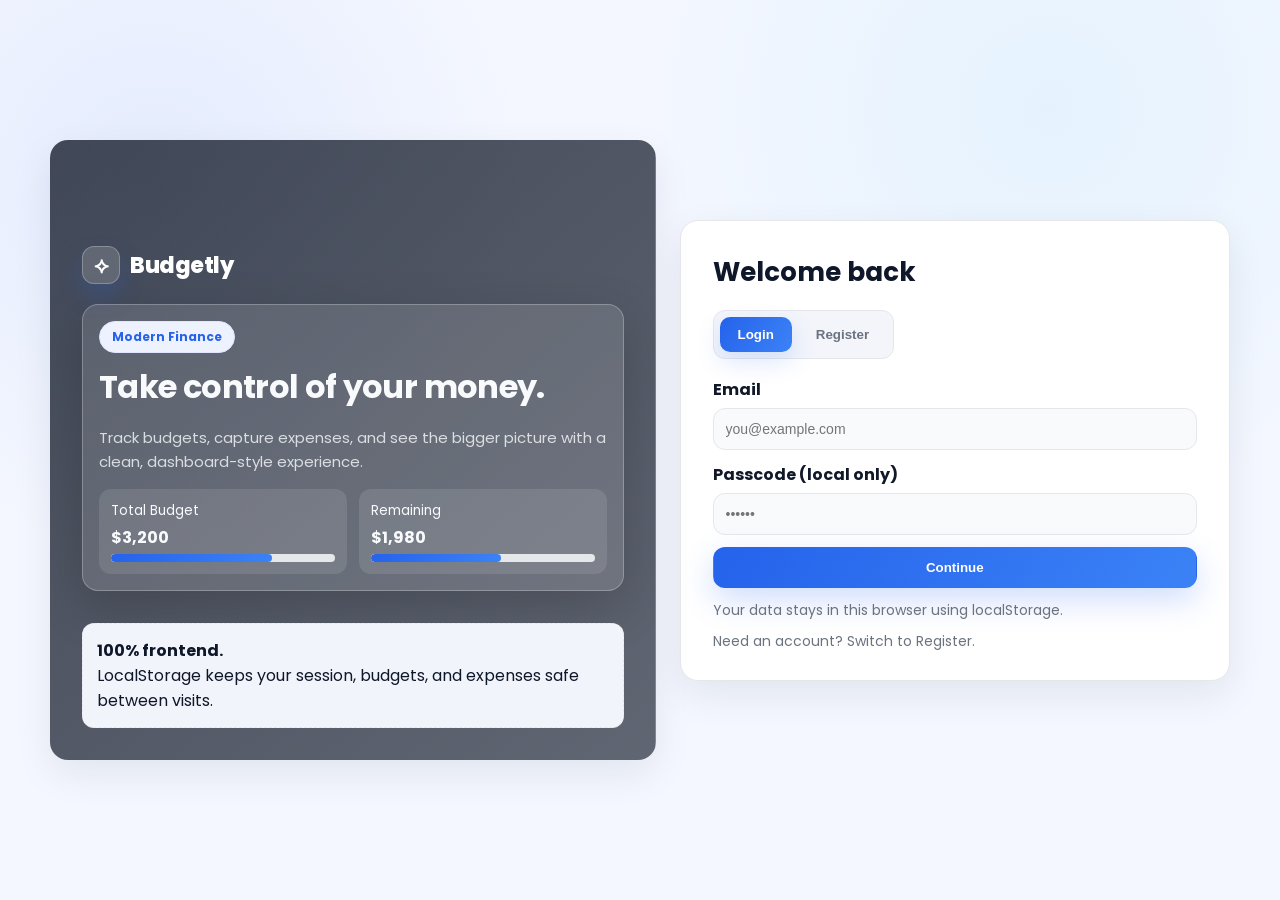
==== budgets.html @ a574d170 "logic changes" ====
<!DOCTYPE html>
<html lang="en">
<head>
  <meta charset="UTF-8">
  <meta name="viewport" content="width=device-width, initial-scale=1.0">
  <title>Budgetly | Budgets</title>
  <link rel="preconnect" href="https://fonts.googleapis.com">
  <link rel="preconnect" href="https://fonts.gstatic.com" crossorigin>
  <link href="https://fonts.googleapis.com/css2?family=Inter:wght@400;600;700;800&family=Manrope:wght@500;700&family=Poppins:wght@500;600;700;800&display=swap" rel="stylesheet">
  <link rel="stylesheet" href="css/main.css">
  <link rel="stylesheet" href="css/budgets.css">
</head>
<body>
  <div class="app-shell">
    <aside class="sidebar"></aside>

    <main class="main-area">
      <div class="top-bar">
        <div style="display:flex; align-items:center; gap:10px;">
          <button class="menu-toggle">☰</button>
          <div>
            <h1 class="page-title">Budgets</h1>
          </div>
        </div>
      </div>

      <button class="button ghost icon-only hidden" id="backToBudgets" aria-label="Back" style="margin-bottom:10px;">←</button>

      <div class="grid budget-grid" id="budgetList"></div>

      <div id="budgetDetailShell" class="budget-detail-shell hidden">
        <div class="card budget-detail" id="budgetDetailCard">
          <div class="budget-detail-head">
            <div class="budget-detail-title">
              <div class="icon-circle primary" id="detailIcon">💳</div>
              <div>
                <h3 id="detailTitle" style="margin:0;">Selected Budget</h3>
                <p class="muted" id="detailMeta"></p>
              </div>
            </div>
            <div class="budget-detail-actions">
              <button class="button secondary" id="editBudgetBtn">Edit</button>
              <button class="button danger" id="deleteBudgetBtn">Delete</button>
            </div>
          </div>

          <div class="detail-stats">
            <div>
              <span class="muted small">Limit</span>
              <div class="stat-value" id="detailLimit">$0</div>
            </div>
            <div>
              <span class="muted small">Spent</span>
              <div class="stat-value" id="detailSpent">$0</div>
            </div>
            <div>
              <span class="muted small">Remaining</span>
              <div class="stat-value" id="detailRemaining">$0</div>
            </div>
          </div>

          <div class="progress" id="detailProgress"><span></span></div>

          <div class="detail-expenses">
            <div class="detail-expenses-head">
              <h4 style="margin:0;">Expenses</h4>
              <span class="muted" id="detailExpensesCount">0 items</span>
            </div>
            <div class="table-shell">
              <table class="table">
                <thead>
                  <tr>
                    <th>Name</th>
                    <th>Amount</th>
                    <th>Date</th>
                    <th></th>
                  </tr>
                </thead>
                <tbody id="detailExpenseRows"></tbody>
              </table>
              <div class="empty-state hidden" id="detailEmptyState">No expenses yet. Add one on the right.</div>
            </div>
          </div>
        </div>

        <div class="card budget-form-card">
          <h3 style="margin-top:0;">Add Expense</h3>
          <form id="inlineExpenseForm">
            <div class="input-group">
              <label for="inlineExpenseName">Expense name</label>
              <input type="text" id="inlineExpenseName" required placeholder="e.g. Bedroom Decor">
            </div>
            <div class="input-group">
              <label for="inlineExpenseAmount">Amount</label>
              <input type="number" id="inlineExpenseAmount" min="0" step="1" required placeholder="e.g. 120">
            </div>
            <div class="input-group">
              <label for="inlineExpenseDate">Date</label>
              <input type="date" id="inlineExpenseDate" required>
            </div>
            <button type="submit" class="button">Add New Expense</button>
          </form>
        </div>
      </div>

      <div id="emptyBudgetsState" class="empty-state hidden">Create your first budget to get started.</div>

      <div class="modal" id="budgetModal">
        <div class="modal-card">
          <div class="modal-header">
            <h3>New Budget</h3>
            <button class="close-modal" data-close="#budgetModal">✕</button>
          </div>
          <form id="budgetForm">
            <div class="input-group">
              <label for="budgetTitle">Budget name</label>
              <input type="text" id="budgetTitle" required placeholder="Housing, Groceries, etc.">
            </div>
            <div class="input-group">
              <label for="budgetLimit">Monthly limit</label>
              <input type="number" id="budgetLimit" min="0" step="10" required placeholder="500">
            </div>
            <div class="input-group">
              <label for="budgetIcon">Icon</label>
              <div class="emoji-select">
                <button type="button" class="emoji-trigger" id="emojiTrigger" aria-expanded="false" aria-controls="emojiPicker">💳</button>
                <span class="emoji-hint muted">Choose an icon</span>
                <input type="hidden" id="budgetIcon" value="💳">
              </div>
              <div class="emoji-picker hidden" id="emojiPicker" role="listbox"></div>
            </div>
            <button type="submit" class="button" id="budgetSubmitBtn">Create Budget</button>
          </form>
        </div>
      </div>

      <div class="modal" id="expenseModal">
        <div class="modal-card">
          <div class="modal-header">
            <h3>Add Expense</h3>
            <button class="close-modal" data-close="#expenseModal">✕</button>
          </div>
          <form id="expenseForm">
            <div class="input-group">
              <label for="expenseBudget">Budget</label>
              <select id="expenseBudget" required></select>
            </div>
            <div class="input-group">
              <label for="expenseName">Expense name</label>
              <input type="text" id="expenseName" required placeholder="Groceries, Fuel...">
            </div>
            <div class="input-group">
              <label for="expenseAmount">Amount</label>
              <input type="number" id="expenseAmount" min="0" step="1" required>
            </div>
            <div class="input-group">
              <label for="expenseDate">Date</label>
              <input type="date" id="expenseDate" required>
            </div>
            <button type="submit" class="button">Add Expense</button>
          </form>
        </div>
      </div>

      <div class="modal" id="confirmModal">
        <div class="modal-card">
          <div class="modal-header">
            <h3 id="confirmTitle">Are you sure?</h3>
            <button class="close-modal" data-close="#confirmModal">✕</button>
          </div>
          <p id="confirmMessage" class="muted" style="margin: 0 0 12px;">This action cannot be undone.</p>
          <div class="modal-actions">
            <button class="button ghost" type="button" id="confirmCancel">Cancel</button>
            <button class="button danger" type="button" id="confirmProceed">Delete</button>
          </div>
        </div>
      </div>
    </main>
  </div>

  <script src="https://code.jquery.com/jquery-3.7.1.min.js"></script>
  <script src="js/storage.js"></script>
  <script src="js/utils.js"></script>
  <script src="js/budgets.js"></script>
</body>
</html>
---- css/main.css ----
:root {
  --bg-gradient: radial-gradient(circle at 12% 20%, rgba(37, 99, 235, 0.08), transparent 28%),
    radial-gradient(circle at 82% 12%, rgba(56, 189, 248, 0.08), transparent 32%),
    #f4f7ff;
  --surface: #ffffff;
  --muted-surface: #f2f4fb;
  --text: #0f172a;
  --muted: #6b7280;
  --border: #e5e7eb;
  --primary: #2563eb;
  --primary-strong: #1d4ed8;
  --success: #22c55e;
  --warning: #f59e0b;
  --danger: #ef4444;
  --radius: 14px;
  --shadow: 0 14px 38px rgba(15, 23, 42, 0.08);
  --shadow-soft: 0 10px 26px rgba(15, 23, 42, 0.06);
}

* {
  box-sizing: border-box;
}

.hidden {
  display: none !important;
}

body {
  margin: 0;
  font-family: 'Poppins', 'Inter', 'Manrope', 'Segoe UI', sans-serif;
  background: var(--bg-gradient);
  color: var(--text);
  min-height: 100vh;
}

a {
  color: inherit;
  text-decoration: none;
}

.app-shell {
  display: flex;
  min-height: 100vh;
  position: relative;
}

.sidebar {
  width: 250px;
  background: #fbfbfd;
  color: var(--text);
  display: flex;
  flex-direction: column;
  position: fixed;
  top: 0;
  left: 0;
  bottom: 0;
  padding: 28px 22px 22px;
  border-right: 1px solid #eceff3;
  box-shadow: 10px 0 32px rgba(15, 23, 42, 0.05);
  z-index: 20;
}

.logo,
.logo-stack {
  display: flex;
  align-items: center;
  gap: 10px;
}

.logo-stack {
  margin-bottom: 32px;
}

.logo {
  font-weight: 800;
  letter-spacing: -0.02em;
  font-size: 22px;
}

.logo-mark {
  display: inline-flex;
  width: 46px;
  height: 46px;
  align-items: center;
  justify-content: center;
  border-radius: 14px;
  background: linear-gradient(135deg, var(--primary), #3b82f6);
  color: #fff;
  box-shadow: 0 14px 28px rgba(37, 99, 235, 0.25);
  flex-shrink: 0;
}

.logo-word {
  display: flex;
  flex-direction: column;
}

.logo-name {
  font-weight: 800;
  font-size: 18px;
}

.logo-sub {
  color: #8b90a3;
  font-size: 12px;
}

.logo > span {
  display: inline-flex;
  width: 38px;
  height: 38px;
  align-items: center;
  justify-content: center;
  border-radius: 12px;
  background: linear-gradient(135deg, var(--primary), #3b82f6);
  color: #fff;
  box-shadow: 0 12px 24px rgba(37, 99, 235, 0.22);
}

.nav {
  margin-top: 14px;
  display: flex;
  flex-direction: column;
  gap: 10px;
}

.nav-label {
  display: none;
}

.nav-link {
  display: flex;
  align-items: center;
  gap: 12px;
  padding: 10px 12px;
  border-radius: 14px;
  color: #4b5563;
  font-weight: 600;
  transition: background 0.2s ease, transform 0.18s ease, color 0.18s ease, box-shadow 0.2s ease, border 0.2s ease;
  border: 1px solid transparent;
}

.nav-link:hover {
  background: #f4f6fb;
  transform: translateX(3px);
}

.nav-link.active {
  background: #eef2ff;
  color: var(--primary);
  border-color: #dfe4ff;
  box-shadow: 0 10px 24px rgba(37, 99, 235, 0.18);
  transform: translateX(3px);
}

.nav-icon {
  width: 40px;
  height: 40px;
  border-radius: 12px;
  border: 1px solid #e5e7eb;
  background: #f7f8fb;
  color: #6b7280;
  display: inline-flex;
  align-items: center;
  justify-content: center;
  flex-shrink: 0;
  transition: border 0.2s ease, color 0.2s ease, background 0.2s ease, box-shadow 0.2s ease;
}

.nav-link.active .nav-icon {
  border-color: #c7d7ff;
  background: #e4edff;
  color: var(--primary);
  box-shadow: 0 10px 20px rgba(37, 99, 235, 0.15);
}

.nav-text {
  display: block;
}

.nav-upgrade {
  margin-top: 4px;
  border: 1px dashed #dfe4ff;
  color: var(--primary);
  background: #f6f7ff;
}

.sidebar-footer {
  margin-top: auto;
  padding: 16px 4px 0;
  border-top: 1px solid #eceff3;
  border-radius: 0;
  background: transparent;
  display: flex;
  align-items: center;
  gap: 12px;
}

.user-avatar {
  width: 48px;
  height: 48px;
  border-radius: 14px;
  background: linear-gradient(150deg, var(--primary), #3b82f6);
  color: #fff;
  display: inline-flex;
  align-items: center;
  justify-content: center;
  font-weight: 700;
}

.user-meta {
  display: flex;
  flex-direction: column;
}

.user-name {
  font-weight: 700;
}

.user-email {
  color: #9ca3af;
  font-size: 12px;
  line-height: 1.2;
}

.profile-label {
  font-weight: 700;
  color: #111827;
}

.logout-btn {
  margin-left: auto;
  border: 1px solid var(--border);
  background: #fff;
  color: #4b5563;
  padding: 8px 10px;
  border-radius: 12px;
  cursor: pointer;
  transition: background 0.18s ease, transform 0.18s ease, color 0.18s ease;
}

.logout-btn:hover {
  background: #eef2ff;
  color: var(--primary);
  transform: translateY(-1px);
}

.main-area {
  flex: 1;
  margin-left: 250px;
  padding: 32px;
  min-height: 100vh;
  background: transparent;
}

.top-bar {
  display: flex;
  align-items: center;
  justify-content: space-between;
  margin-bottom: 22px;
}

.page-title {
  margin: 0;
  color: var(--text);
  font-size: 28px;
  letter-spacing: -0.02em;
}

.muted {
  color: var(--muted);
  font-size: 14px;
}

.card {
  background: var(--surface);
  border-radius: var(--radius);
  padding: 20px;
  box-shadow: var(--shadow);
  border: 1px solid var(--border);
  position: relative;
  overflow: hidden;
}

.card h3 {
  margin: 0 0 6px;
}

.card.small {
  padding: 16px;
}

.stat-value {
  font-size: 26px;
  font-weight: 800;
  letter-spacing: -0.02em;
}

.chip {
  display: inline-flex;
  align-items: center;
  gap: 8px;
  background: #eef2ff;
  color: var(--primary);
  padding: 6px 12px;
  border-radius: 999px;
  font-weight: 700;
  font-size: 12px;
  border: 1px solid #dfe4ff;
}

.grid {
  display: grid;
  gap: 16px;
}

.grid.two {
  grid-template-columns: repeat(auto-fit, minmax(260px, 1fr));
}

.grid.three {
  grid-template-columns: repeat(auto-fit, minmax(220px, 1fr));
}

.grid.budget-grid {
  grid-template-columns: repeat(auto-fit, minmax(280px, 1fr));
}

.button {
  border: 1px solid transparent;
  background: linear-gradient(120deg, #2563eb, #3b82f6);
  color: #fff;
  padding: 12px 16px;
  border-radius: 12px;
  font-weight: 700;
  cursor: pointer;
  transition: transform 0.18s ease, box-shadow 0.18s ease, filter 0.18s ease;
  box-shadow: 0 12px 32px rgba(37, 99, 235, 0.22);
}

.button.secondary {
  background: #ffffff;
  color: #374151;
  border: 1px solid var(--border);
  box-shadow: none;
}

.button.ghost {
  background: transparent;
  color: var(--muted);
  border: 1px dashed var(--border);
  box-shadow: none;
}

.button.danger {
  background: #f04438;
  border-color: #f04438;
  box-shadow: 0 12px 32px rgba(240, 68, 56, 0.2);
}

.button.icon-only {
  width: 42px;
  justify-content: center;
  padding: 10px 10px;
}

.button:hover {
  transform: translateY(-2px);
  filter: brightness(1.02);
}

.button:active {
  transform: translateY(0);
}

form {
  display: flex;
  flex-direction: column;
  gap: 12px;
}

label {
  font-weight: 700;
  color: #111827;
}

input,
select {
  padding: 12px 12px;
  border-radius: 12px;
  border: 1px solid var(--border);
  font-size: 14px;
  background: #f8fafc;
  transition: border 0.2s, box-shadow 0.2s, background 0.2s;
}

input:focus,
select:focus {
  outline: none;
  border-color: var(--primary);
  box-shadow: 0 0 0 3px rgba(37, 99, 235, 0.22);
  background: #fff;
}

.progress {
  width: 100%;
  height: 8px;
  border-radius: 999px;
  background: #e5e7eb;
  overflow: hidden;
  position: relative;
}

.progress span {
  display: block;
  height: 100%;
  width: 0;
  background: linear-gradient(120deg, #2563eb, #3b82f6);
  border-radius: 999px;
  transition: width 0.5s ease;
}

.progress.warning span {
  background: linear-gradient(120deg, #f59e0b, #f97316);
}

.progress.danger span {
  background: linear-gradient(120deg, #f43f5e, #ef4444);
}

.table {
  width: 100%;
  border-collapse: collapse;
}

.table thead {
  background: #f3f4f6;
}

.table th,
.table td {
  padding: 14px 10px;
  text-align: left;
  border-bottom: 1px solid var(--border);
  font-size: 14px;
}

.table th {
  color: #4b5563;
  text-transform: none;
  letter-spacing: 0;
  font-weight: 700;
}

.table tbody tr:hover {
  background: #f8faff;
}

.badge {
  display: inline-flex;
  padding: 6px 10px;
  border-radius: 10px;
  background: rgba(37, 99, 235, 0.12);
  color: var(--primary);
  font-weight: 700;
  font-size: 12px;
}

.empty-state {
  border: 1px dashed var(--border);
  padding: 16px;
  border-radius: 14px;
  text-align: center;
  color: var(--muted);
  background: var(--muted-surface);
}

.modal {
  position: fixed;
  inset: 0;
  background: rgba(6, 12, 24, 0.45);
  display: flex;
  align-items: center;
  justify-content: center;
  opacity: 0;
  pointer-events: none;
  transition: opacity 0.25s ease;
  z-index: 40;
}

.modal.active {
  opacity: 1;
  pointer-events: all;
}

.modal-card {
  width: min(520px, 90vw);
  background: #fff;
  border-radius: 16px;
  padding: 22px;
  transform: translateY(10px);
  transition: transform 0.25s ease;
  box-shadow: var(--shadow);
  border: 1px solid var(--border);
}

.modal.active .modal-card {
  transform: translateY(0);
}

.modal-header {
  display: flex;
  justify-content: space-between;
  align-items: center;
  margin-bottom: 10px;
}

.modal-actions {
  display: flex;
  justify-content: flex-end;
  gap: 10px;
  margin-top: 12px;
}

.close-modal {
  border: 1px solid var(--border);
  background: #f9fafb;
  border-radius: 50%;
  width: 32px;
  height: 32px;
  cursor: pointer;
}

.pill {
  display: inline-flex;
  padding: 8px 12px;
  border-radius: 999px;
  background: #eef2ff;
  color: var(--primary);
  font-weight: 700;
  font-size: 12px;
  border: 1px solid #dfe4ff;
}

.menu-toggle {
  display: none;
  align-items: center;
  gap: 8px;
  border: 1px solid var(--border);
  background: var(--surface);
  color: #111827;
  padding: 8px 12px;
  border-radius: 12px;
  cursor: pointer;
}

.surface {
  border: 1px dashed var(--border);
  padding: 14px;
  border-radius: 12px;
  color: var(--text);
  background: var(--muted-surface);
}

@media (max-width: 1024px) {
  .sidebar {
    transform: translateX(-100%);
    transition: transform 0.3s ease;
  }

  body.sidebar-open .sidebar {
    transform: translateX(0);
  }

  .main-area {
    margin-left: 0;
    padding: 24px;
  }

  .menu-toggle {
    display: inline-flex;
  }
}

@media (max-width: 640px) {
  .grid.two,
  .grid.three,
  .grid.budget-grid {
    grid-template-columns: 1fr;
  }

  .card {
    padding: 16px;
  }

  .page-title {
    font-size: 24px;
  }
}
---- css/budgets.css ----
.budget-actions {
  display: flex;
  align-items: center;
  gap: 10px;
  flex-wrap: wrap;
  margin-bottom: 16px;
}

.button.ghost {
  background: transparent;
}

.hidden {
  display: none !important;
}

.small {
  font-size: 12px;
}

.budget-grid {
  grid-template-columns: repeat(auto-fill, minmax(220px, 250px));
  justify-content: flex-start;
}

.budget-card {
  display: flex;
  flex-direction: column;
  gap: 14px;
  transition: box-shadow 0.2s ease, border-color 0.2s ease, transform 0.2s ease;
  cursor: pointer;
  border: 1px solid #e6e9f2;
  box-shadow: none;
  background: #fff;
}

.budget-card:hover {
  box-shadow: 0 12px 28px rgba(15, 23, 42, 0.08);
  border-color: #dfe4ff;
  transform: translateY(-2px);
}

.budget-card.selected {
  border: 1px solid #dfe4ff;
  box-shadow: 0 12px 32px rgba(37, 99, 235, 0.16);
}

.budget-card-head {
  display: flex;
  justify-content: space-between;
  align-items: center;
  gap: 8px;
}

.budget-meta {
  display: flex;
  align-items: center;
  justify-content: space-between;
  font-weight: 600;
  color: #111827;
}

.budget-limit {
  font-weight: 800;
  color: var(--primary);
}

.budget-head {
  display: flex;
  align-items: center;
  gap: 10px;
  justify-content: space-between;
}

.budget-title {
  display: flex;
  align-items: center;
  gap: 10px;
}

.budget-card .icon-circle {
  width: 52px;
  height: 52px;
  border-radius: 14px;
  font-size: 24px;
  display: inline-flex;
  align-items: center;
  justify-content: center;
  border: 1px solid #dfe4ff;
}

.budget-card .icon-circle {
  background: #f3f5fb;
  color: #111827;
}

.budget-stats {
  display: grid;
  grid-template-columns: repeat(3, 1fr);
  gap: 10px;
}

.stat {
  background: var(--muted-surface);
  padding: 12px;
  border-radius: 12px;
  display: flex;
  flex-direction: column;
  gap: 6px;
  border: 1px solid var(--border);
}

.stat small {
  color: var(--muted);
  letter-spacing: 0.04em;
  font-weight: 700;
  font-size: 11px;
}

.card-actions {
  display: flex;
  gap: 10px;
  margin-top: 8px;
  flex-wrap: wrap;
}

.icon-circle.primary {
  background: #eef2ff;
  color: var(--primary);
}

.card.expanded {
  border: 1px solid #dfe4ff;
}

.empty-list {
  padding: 12px 14px;
  background: var(--muted-surface);
  border-radius: 12px;
  color: var(--muted);
  border: 1px dashed var(--border);
}

.budget-detail-shell {
  display: grid;
  grid-template-columns: minmax(360px, 1.2fr) minmax(260px, 0.8fr);
  gap: 16px;
  margin-top: 18px;
  scroll-margin-top: 20px;
}

.budget-detail-head {
  display: flex;
  justify-content: space-between;
  align-items: center;
  gap: 12px;
  flex-wrap: wrap;
}

.budget-detail-title {
  display: flex;
  align-items: center;
  gap: 12px;
}

.budget-detail-actions {
  display: flex;
  gap: 10px;
  flex-wrap: wrap;
}

.detail-stats {
  display: grid;
  grid-template-columns: repeat(auto-fit, minmax(140px, 1fr));
  gap: 12px;
  margin: 12px 0 8px;
}

.detail-expenses {
  margin-top: 12px;
}

.detail-expenses-head {
  display: flex;
  justify-content: space-between;
  align-items: center;
  margin-bottom: 8px;
}

.table-shell {
  border: 1px solid var(--border);
  border-radius: 12px;
  overflow: hidden;
}

.budget-form-card form {
  margin-top: 10px;
  display: grid;
  grid-template-columns: repeat(auto-fit, minmax(180px, 1fr));
  gap: 12px;
  align-items: end;
}

.budget-form-card form .button {
  grid-column: 1 / -1;
}

.budget-meta span {
  font-size: 14px;
}

.budget-card .progress {
  height: 8px;
  background: #e5e7eb;
}

.budget-card .progress span {
  background: linear-gradient(120deg, #2563eb, #3b82f6);
}

.create-budget-card {
  border: 1.5px dashed #cbd5e1;
  background: #f8fafc;
  box-shadow: none;
  min-height: 148px;
  display: flex;
  align-items: center;
  justify-content: center;
}

.create-budget-card:hover {
  border-color: #a5b4fc;
  box-shadow: 0 12px 28px rgba(37, 99, 235, 0.12);
  transform: translateY(-1px);
}

.create-inner {
  display: flex;
  flex-direction: column;
  align-items: center;
  gap: 10px;
  color: #0f172a;
}

.create-icon {
  width: 36px;
  height: 36px;
  border-radius: 12px;
  border: 1px dashed #94a3b8;
  display: inline-flex;
  align-items: center;
  justify-content: center;
  font-weight: 800;
  font-size: 18px;
  background: #fff;
}

.create-text {
  display: flex;
  flex-direction: column;
  gap: 4px;
  align-items: center;
}

.create-line {
  font-weight: 800;
  text-align: center;
}

.emoji-select {
  display: flex;
  align-items: center;
  gap: 10px;
  flex-wrap: wrap;
}

.emoji-trigger {
  width: 42px;
  height: 42px;
  border-radius: 12px;
  border: 1px solid var(--border);
  background: #fff;
  cursor: pointer;
  box-shadow: var(--shadow-soft);
  display: inline-flex;
  align-items: center;
  justify-content: center;
  font-size: 18px;
}

.emoji-hint {
  font-size: 14px;
}

.emoji-picker {
  display: grid;
  grid-template-columns: repeat(auto-fit, minmax(42px, 1fr));
  gap: 6px;
  padding: 10px;
  margin-top: 8px;
  border: 1px solid var(--border);
  border-radius: 12px;
  background: #fff;
  box-shadow: var(--shadow);
  max-height: 220px;
  overflow: auto;
}

.emoji-option {
  border: 1px solid #e5e7eb;
  background: #f8fafc;
  border-radius: 10px;
  width: 100%;
  height: 42px;
  cursor: pointer;
  font-size: 18px;
}

.table .delete-expense {
  border: 1px solid #fcdada;
  background: #fff5f5;
  color: #c81e1e;
  padding: 8px 12px;
  border-radius: 10px;
  cursor: pointer;
  transition: background 0.18s ease, transform 0.18s ease;
}

.table .delete-expense:hover {
  background: #ffe3e3;
  transform: translateY(-1px);
}

#budgetForm,
#expenseForm {
  display: grid;
  grid-template-columns: repeat(auto-fit, minmax(200px, 1fr));
  gap: 12px;
}

#budgetForm .input-group,
#expenseForm .input-group {
  margin: 0;
}

#budgetForm .button,
#expenseForm .button {
  grid-column: 1 / -1;
}

@media (max-width: 900px) {
  .budget-detail-shell {
    grid-template-columns: 1fr;
  }
}
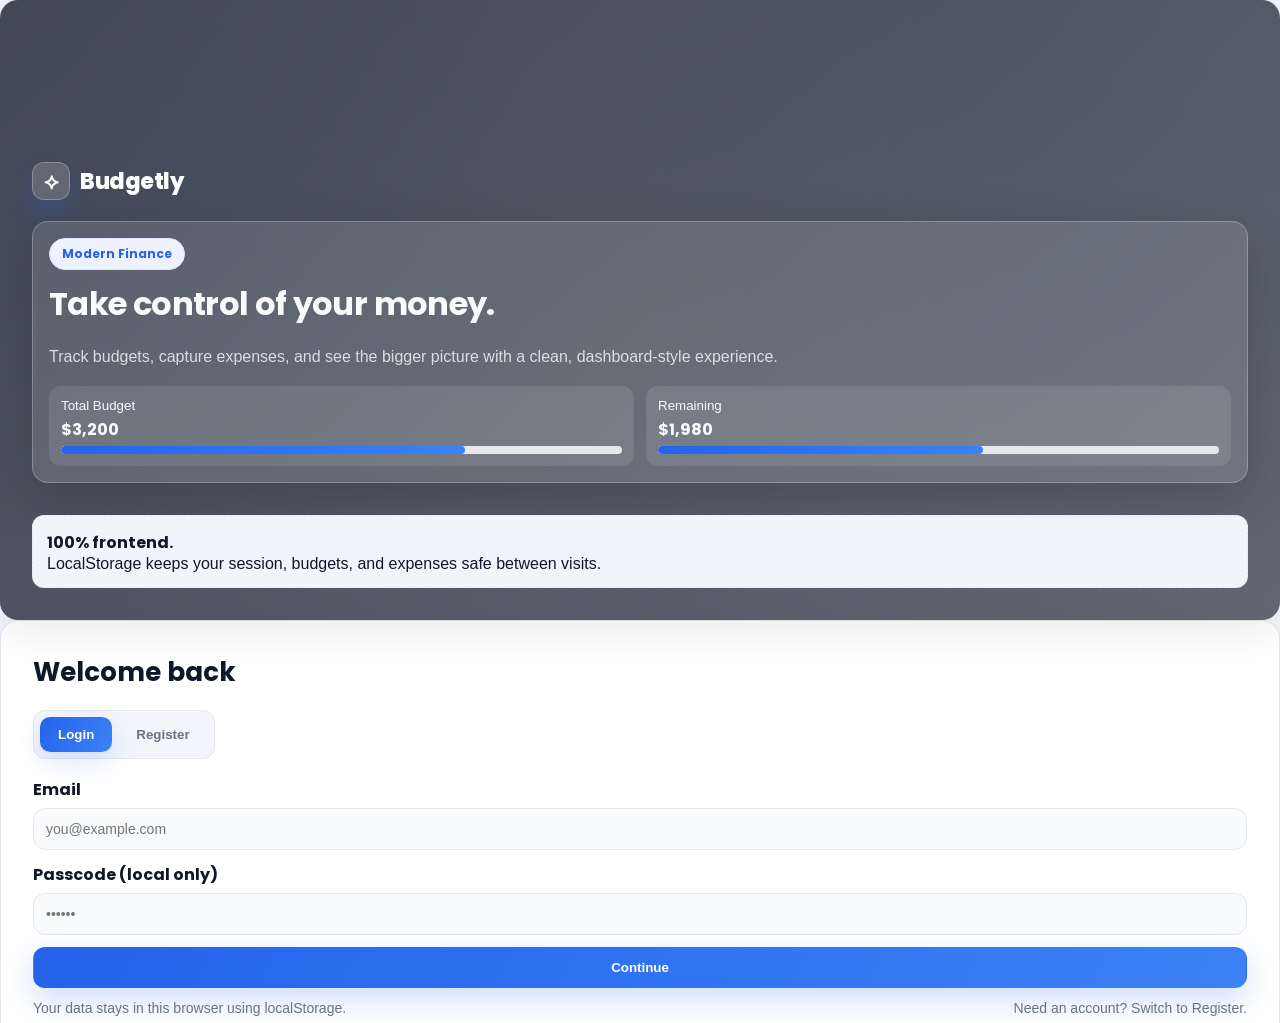
==== commit cddde8bf: "ui changes777" ====
--- a/budgets.html
+++ b/budgets.html
@@ -70,8 +70,8 @@
               <table class="table">
                 <thead>
                   <tr>
-                    <th>Name</th>
                     <th>Amount</th>
+                    <th>Note</th>
                     <th>Date</th>
                     <th></th>
                   </tr>
@@ -87,18 +87,18 @@
           <h3 style="margin-top:0;">Add Expense</h3>
           <form id="inlineExpenseForm">
             <div class="input-group">
-              <label for="inlineExpenseName">Expense name</label>
-              <input type="text" id="inlineExpenseName" required placeholder="e.g. Bedroom Decor">
+              <label for="inlineExpenseName">Note</label>
+              <input type="text" id="inlineExpenseName">
             </div>
             <div class="input-group">
               <label for="inlineExpenseAmount">Amount</label>
-              <input type="number" id="inlineExpenseAmount" min="0" step="1" required placeholder="e.g. 120">
+              <input type="number" id="inlineExpenseAmount" min="0" step="500" value="0" required>
             </div>
             <div class="input-group">
               <label for="inlineExpenseDate">Date</label>
               <input type="date" id="inlineExpenseDate" required>
             </div>
-            <button type="submit" class="button">Add New Expense</button>
+            <button type="submit" class="button">Add</button>
           </form>
         </div>
       </div>
@@ -112,22 +112,21 @@
             <button class="close-modal" data-close="#budgetModal">✕</button>
           </div>
           <form id="budgetForm">
-            <div class="input-group">
-              <label for="budgetTitle">Budget name</label>
-              <input type="text" id="budgetTitle" required placeholder="Housing, Groceries, etc.">
-            </div>
-            <div class="input-group">
-              <label for="budgetLimit">Monthly limit</label>
-              <input type="number" id="budgetLimit" min="0" step="10" required placeholder="500">
-            </div>
-            <div class="input-group">
-              <label for="budgetIcon">Icon</label>
+            <div class="input-group icon-row">
               <div class="emoji-select">
                 <button type="button" class="emoji-trigger" id="emojiTrigger" aria-expanded="false" aria-controls="emojiPicker">💳</button>
                 <span class="emoji-hint muted">Choose an icon</span>
                 <input type="hidden" id="budgetIcon" value="💳">
               </div>
               <div class="emoji-picker hidden" id="emojiPicker" role="listbox"></div>
+            </div>
+            <div class="input-group">
+              <label for="budgetTitle">Budget Name</label>
+              <input type="text" id="budgetTitle" required placeholder="e.g. Home Decor">
+            </div>
+            <div class="input-group">
+              <label for="budgetLimit">Budget Amount</label>
+              <input type="number" id="budgetLimit" min="0" step="10" required placeholder="e.g. 5000">
             </div>
             <button type="submit" class="button" id="budgetSubmitBtn">Create Budget</button>
           </form>
@@ -146,18 +145,18 @@
               <select id="expenseBudget" required></select>
             </div>
             <div class="input-group">
-              <label for="expenseName">Expense name</label>
-              <input type="text" id="expenseName" required placeholder="Groceries, Fuel...">
+              <label for="expenseName">Note</label>
+              <input type="text" id="expenseName">
             </div>
             <div class="input-group">
               <label for="expenseAmount">Amount</label>
-              <input type="number" id="expenseAmount" min="0" step="1" required>
+              <input type="number" id="expenseAmount" min="0" step="500" value="0" required>
             </div>
             <div class="input-group">
               <label for="expenseDate">Date</label>
               <input type="date" id="expenseDate" required>
             </div>
-            <button type="submit" class="button">Add Expense</button>
+            <button type="submit" class="button">Add</button>
           </form>
         </div>
       </div>
--- a/css/main.css
+++ b/css/main.css
@@ -188,7 +188,6 @@
 .sidebar-footer {
   margin-top: auto;
   padding: 16px 4px 0;
-  border-top: 1px solid #eceff3;
   border-radius: 0;
   background: transparent;
   display: flex;
--- a/css/budgets.css
+++ b/css/budgets.css
@@ -163,6 +163,19 @@
   gap: 12px;
 }
 
+.budget-detail-title .icon-circle {
+  width: 52px;
+  height: 52px;
+  border-radius: 14px;
+  font-size: 24px;
+  display: inline-flex;
+  align-items: center;
+  justify-content: center;
+  border: 1px solid #dfe4ff;
+  background: #f3f5fb;
+  color: #111827;
+}
+
 .budget-detail-actions {
   display: flex;
   gap: 10px;
@@ -195,14 +208,25 @@
 
 .budget-form-card form {
   margin-top: 10px;
-  display: grid;
-  grid-template-columns: repeat(auto-fit, minmax(180px, 1fr));
-  gap: 12px;
-  align-items: end;
+  display: flex;
+  flex-direction: column;
+  gap: 12px;
+  align-items: stretch;
 }
 
 .budget-form-card form .button {
-  grid-column: 1 / -1;
+  width: 100%;
+}
+
+.budget-form-card .input-group {
+  display: flex;
+  flex-direction: column;
+  gap: 6px;
+}
+
+.budget-form-card .input-group input,
+.budget-form-card .input-group select {
+  width: 100%;
 }
 
 .budget-meta span {
@@ -331,7 +355,12 @@
   transform: translateY(-1px);
 }
 
-#budgetForm,
+#budgetForm {
+  display: flex;
+  flex-direction: column;
+  gap: 12px;
+}
+
 #expenseForm {
   display: grid;
   grid-template-columns: repeat(auto-fit, minmax(200px, 1fr));
@@ -346,6 +375,90 @@
 #budgetForm .button,
 #expenseForm .button {
   grid-column: 1 / -1;
+}
+
+/* Budget modal refinements */
+#budgetModal .modal-card {
+  max-width: 640px;
+  padding: 28px 32px;
+  border-radius: 16px;
+  border: 1px solid #e5e7eb;
+  box-shadow: 0 24px 60px rgba(15, 23, 42, 0.18);
+}
+
+#budgetModal .modal-header h3 {
+  font-size: 26px;
+  margin: 0;
+  font-weight: 800;
+}
+
+#budgetModal .modal-header {
+  margin-bottom: 12px;
+}
+
+#budgetModal #budgetForm {
+  display: flex;
+  flex-direction: column;
+  gap: 14px;
+}
+
+#budgetModal .icon-row {
+  margin-top: 4px;
+}
+
+#budgetModal #budgetForm label {
+  font-size: 17px;
+  font-weight: 800;
+}
+
+#budgetModal #budgetForm input {
+  padding: 13px 15px;
+  border-radius: 12px;
+  border: 1px solid #e5e7eb;
+  background: #fbfbfd;
+  font-size: 15px;
+}
+
+#budgetModal #budgetSubmitBtn {
+  width: 100%;
+  background: #b5adf8;
+  border: 1px solid #b5adf8;
+  box-shadow: none;
+  font-size: 16px;
+  padding: 15px;
+  color: #fff;
+  border-radius: 12px;
+}
+
+#budgetModal .emoji-select {
+  align-items: flex-start;
+}
+
+#budgetModal .emoji-trigger {
+  width: 64px;
+  height: 64px;
+  border-radius: 12px;
+  background: #f8f8fb;
+  border: 1px solid #e5e7eb;
+  font-size: 26px;
+  box-shadow: 0 6px 18px rgba(15, 23, 42, 0.08);
+}
+
+#budgetModal .emoji-hint {
+  margin-top: 8px;
+  font-size: 14px;
+}
+
+#budgetModal .emoji-picker {
+  width: 100%;
+}
+
+#budgetModal .close-modal {
+  border-radius: 8px;
+  width: 32px;
+  height: 32px;
+  background: #f3f4f6;
+  color: #374151;
 }
 
 @media (max-width: 900px) {
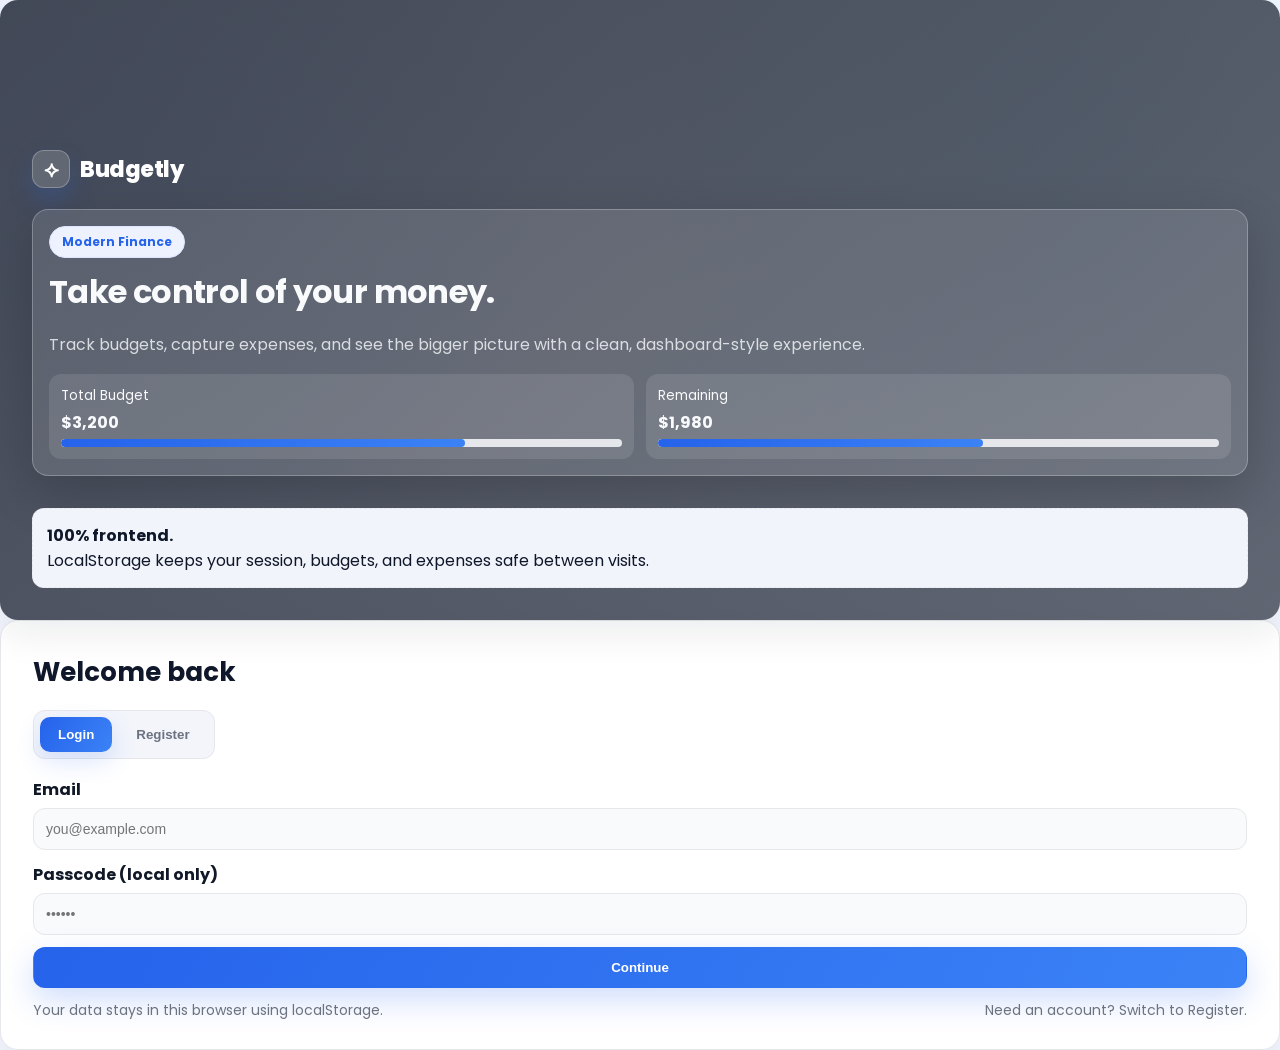
==== commit 6b9c4b6e: "emoji bar" ====
--- a/budgets.html
+++ b/budgets.html
@@ -121,12 +121,12 @@
               <div class="emoji-picker hidden" id="emojiPicker" role="listbox"></div>
             </div>
             <div class="input-group">
-              <label for="budgetTitle">Budget Name</label>
-              <input type="text" id="budgetTitle" required placeholder="e.g. Home Decor">
+              <label for="budgetTitle">Name</label>
+              <input type="text" id="budgetTitle" required>
             </div>
             <div class="input-group">
-              <label for="budgetLimit">Budget Amount</label>
-              <input type="number" id="budgetLimit" min="0" step="10" required placeholder="e.g. 5000">
+              <label for="budgetLimit">Amount</label>
+              <input type="number" id="budgetLimit" min="0" step="10000" value="0" required>
             </div>
             <button type="submit" class="button" id="budgetSubmitBtn">Create Budget</button>
           </form>
--- a/css/budgets.css
+++ b/css/budgets.css
@@ -299,8 +299,8 @@
 }
 
 .emoji-trigger {
-  width: 42px;
-  height: 42px;
+  width: 44px;
+  height: 44px;
   border-radius: 12px;
   border: 1px solid var(--border);
   background: #fff;
@@ -317,11 +317,16 @@
 }
 
 .emoji-picker {
+  position: absolute;
+  top: calc(100% + 8px);
+  left: 0;
+  right: 0;
+  z-index: 30;
   display: grid;
   grid-template-columns: repeat(auto-fit, minmax(42px, 1fr));
   gap: 6px;
   padding: 10px;
-  margin-top: 8px;
+  margin-top: 0;
   border: 1px solid var(--border);
   border-radius: 12px;
   background: #fff;
@@ -329,6 +334,7 @@
   max-height: 220px;
   overflow: auto;
 }
+
 
 .emoji-option {
   border: 1px solid #e5e7eb;
@@ -361,6 +367,17 @@
   gap: 12px;
 }
 
+#budgetForm .input-group {
+  display: flex;
+  flex-direction: column;
+  gap: 6px;
+}
+
+#budgetForm .input-group input,
+#budgetForm .input-group select {
+  width: 100%;
+}
+
 #expenseForm {
   display: grid;
   grid-template-columns: repeat(auto-fit, minmax(200px, 1fr));
@@ -404,50 +421,20 @@
 
 #budgetModal .icon-row {
   margin-top: 4px;
-}
-
-#budgetModal #budgetForm label {
-  font-size: 17px;
-  font-weight: 800;
-}
-
-#budgetModal #budgetForm input {
-  padding: 13px 15px;
-  border-radius: 12px;
-  border: 1px solid #e5e7eb;
-  background: #fbfbfd;
-  font-size: 15px;
+  position: relative;
 }
 
 #budgetModal #budgetSubmitBtn {
   width: 100%;
-  background: #b5adf8;
-  border: 1px solid #b5adf8;
-  box-shadow: none;
-  font-size: 16px;
-  padding: 15px;
-  color: #fff;
-  border-radius: 12px;
-}
-
-#budgetModal .emoji-select {
-  align-items: flex-start;
 }
 
 #budgetModal .emoji-trigger {
-  width: 64px;
-  height: 64px;
-  border-radius: 12px;
   background: #f8f8fb;
   border: 1px solid #e5e7eb;
-  font-size: 26px;
+  font-size: 20px;
   box-shadow: 0 6px 18px rgba(15, 23, 42, 0.08);
 }
 
-#budgetModal .emoji-hint {
-  margin-top: 8px;
-  font-size: 14px;
-}
 
 #budgetModal .emoji-picker {
   width: 100%;
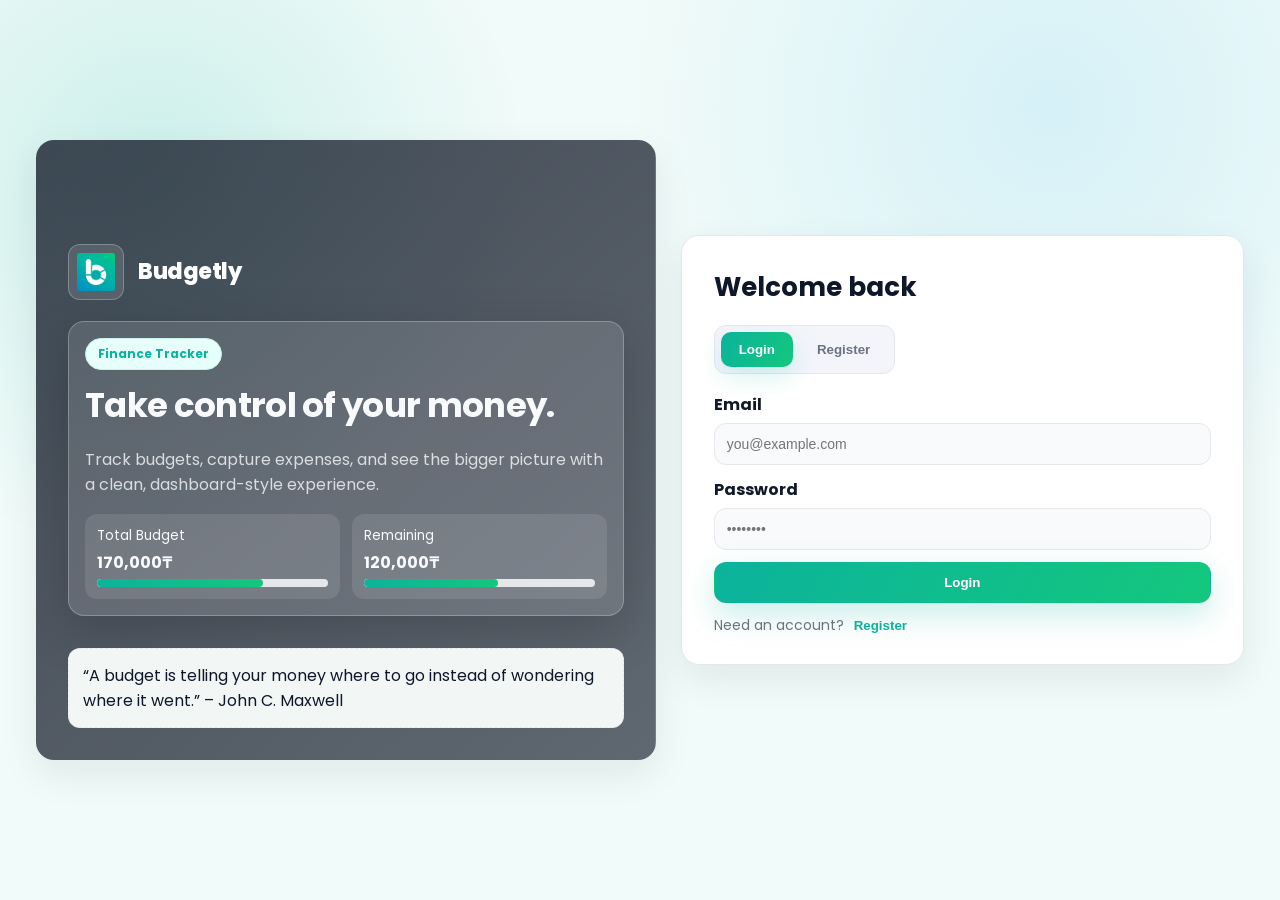
==== commit 4963f4c5: "final changes" ====
--- a/budgets.html
+++ b/budgets.html
@@ -174,6 +174,53 @@
           </div>
         </div>
       </div>
+
+      <div class="modal" id="profileModal">
+        <div class="modal-card profile-card">
+          <div class="modal-header">
+            <h3>Personal Info</h3>
+            <button class="close-modal" data-close="#profileModal">✕</button>
+          </div>
+          <div class="profile-hero">
+            <div class="avatar-preview large" id="profileAvatarPreview">AB</div>
+            <div class="profile-hero-meta">
+              <div class="profile-hero-name" id="profileHeroName">User</div>
+              <div class="profile-hero-email" id="profileHeroEmail">email</div>
+              <label class="button ghost small avatar-upload">
+                <input type="file" id="profileAvatarInput" accept="image/*" hidden>
+                Change avatar
+              </label>
+            </div>
+          </div>
+          <div class="profile-fields">
+            <div class="field">
+              <label>Full Name</label>
+              <input type="text" id="profileName" disabled>
+            </div>
+            <div class="field">
+              <label>Email</label>
+              <input type="email" id="profileEmail" disabled>
+            </div>
+            <div class="field">
+              <label>Current Password</label>
+              <input type="password" id="profileCurrentPin" placeholder="Required to save changes" disabled>
+            </div>
+            <div class="field">
+              <label>New Password</label>
+              <input type="password" id="profileNewPin" placeholder="Optional" disabled>
+            </div>
+          </div>
+          <div id="profileMessage" class="message-bar hidden"></div>
+          <div class="modal-actions profile-actions">
+            <div class="form-note muted">Enter your current password only when changing it.</div>
+            <div class="profile-actions-buttons">
+              <button class="button ghost" type="button" id="profileCancelBtn">Close</button>
+              <button class="button secondary" type="button" id="profileEditBtn">Edit profile</button>
+              <button class="button" type="button" id="profileSaveBtn">Save changes</button>
+            </div>
+          </div>
+        </div>
+      </div>
     </main>
   </div>
 
--- a/css/main.css
+++ b/css/main.css
@@ -1,14 +1,14 @@
 :root {
-  --bg-gradient: radial-gradient(circle at 12% 20%, rgba(37, 99, 235, 0.08), transparent 28%),
-    radial-gradient(circle at 82% 12%, rgba(56, 189, 248, 0.08), transparent 32%),
-    #f4f7ff;
+  --bg-gradient: radial-gradient(circle at 12% 20%, rgba(11, 179, 156, 0.16), transparent 28%),
+    radial-gradient(circle at 82% 12%, rgba(14, 165, 233, 0.12), transparent 32%),
+    #f1fbf9;
   --surface: #ffffff;
-  --muted-surface: #f2f4fb;
+  --muted-surface: #f2f7f6;
   --text: #0f172a;
   --muted: #6b7280;
   --border: #e5e7eb;
-  --primary: #2563eb;
-  --primary-strong: #1d4ed8;
+  --primary: #0bb39c;
+  --primary-strong: #0a8f84;
   --success: #22c55e;
   --warning: #f59e0b;
   --danger: #ef4444;
@@ -46,7 +46,7 @@
 
 .sidebar {
   width: 250px;
-  background: #fbfbfd;
+  background: #ffffff;
   color: var(--text);
   display: flex;
   flex-direction: column;
@@ -54,157 +54,101 @@
   top: 0;
   left: 0;
   bottom: 0;
-  padding: 28px 22px 22px;
+  padding: 32px 22px 22px;
   border-right: 1px solid #eceff3;
   box-shadow: 10px 0 32px rgba(15, 23, 42, 0.05);
   z-index: 20;
 }
 
-.logo,
-.logo-stack {
-  display: flex;
+.sidebar-profile {
+  display: flex;
+  flex-direction: column;
   align-items: center;
   gap: 10px;
-}
-
-.logo-stack {
-  margin-bottom: 32px;
-}
-
-.logo {
-  font-weight: 800;
-  letter-spacing: -0.02em;
-  font-size: 22px;
-}
-
-.logo-mark {
-  display: inline-flex;
-  width: 46px;
-  height: 46px;
-  align-items: center;
-  justify-content: center;
-  border-radius: 14px;
-  background: linear-gradient(135deg, var(--primary), #3b82f6);
-  color: #fff;
-  box-shadow: 0 14px 28px rgba(37, 99, 235, 0.25);
-  flex-shrink: 0;
-}
-
-.logo-word {
-  display: flex;
-  flex-direction: column;
-}
-
-.logo-name {
-  font-weight: 800;
-  font-size: 18px;
-}
-
-.logo-sub {
-  color: #8b90a3;
-  font-size: 12px;
-}
-
-.logo > span {
-  display: inline-flex;
-  width: 38px;
-  height: 38px;
-  align-items: center;
-  justify-content: center;
-  border-radius: 12px;
-  background: linear-gradient(135deg, var(--primary), #3b82f6);
-  color: #fff;
-  box-shadow: 0 12px 24px rgba(37, 99, 235, 0.22);
+  margin-bottom: 24px;
 }
 
 .nav {
-  margin-top: 14px;
   display: flex;
   flex-direction: column;
   gap: 10px;
 }
 
-.nav-label {
-  display: none;
-}
-
 .nav-link {
   display: flex;
   align-items: center;
   gap: 12px;
-  padding: 10px 12px;
+  padding: 12px 16px;
   border-radius: 14px;
-  color: #4b5563;
+  color: #111827;
   font-weight: 600;
-  transition: background 0.2s ease, transform 0.18s ease, color 0.18s ease, box-shadow 0.2s ease, border 0.2s ease;
+  transition: background 0.2s ease, color 0.2s ease, box-shadow 0.2s ease;
   border: 1px solid transparent;
+  background: transparent;
+  width: 100%;
+  text-align: left;
+  cursor: pointer;
+  font: inherit;
 }
 
 .nav-link:hover {
-  background: #f4f6fb;
-  transform: translateX(3px);
+  background: #e6fffb;
+  color: var(--primary-strong);
 }
 
 .nav-link.active {
-  background: #eef2ff;
-  color: var(--primary);
-  border-color: #dfe4ff;
-  box-shadow: 0 10px 24px rgba(37, 99, 235, 0.18);
-  transform: translateX(3px);
+  background: var(--primary);
+  color: #fff;
+  box-shadow: 0 14px 24px rgba(11, 179, 156, 0.28);
 }
 
 .nav-icon {
-  width: 40px;
-  height: 40px;
-  border-radius: 12px;
-  border: 1px solid #e5e7eb;
-  background: #f7f8fb;
-  color: #6b7280;
+  width: 22px;
+  height: 22px;
+  border-radius: 0;
+  border: none;
+  background: transparent;
+  color: inherit;
   display: inline-flex;
   align-items: center;
   justify-content: center;
   flex-shrink: 0;
-  transition: border 0.2s ease, color 0.2s ease, background 0.2s ease, box-shadow 0.2s ease;
 }
 
 .nav-link.active .nav-icon {
-  border-color: #c7d7ff;
-  background: #e4edff;
-  color: var(--primary);
-  box-shadow: 0 10px 20px rgba(37, 99, 235, 0.15);
+  color: #fff;
+  background: transparent;
+  box-shadow: none;
 }
 
 .nav-text {
   display: block;
 }
 
-.nav-upgrade {
-  margin-top: 4px;
-  border: 1px dashed #dfe4ff;
-  color: var(--primary);
-  background: #f6f7ff;
-}
-
-.sidebar-footer {
-  margin-top: auto;
-  padding: 16px 4px 0;
-  border-radius: 0;
-  background: transparent;
-  display: flex;
-  align-items: center;
-  gap: 12px;
-}
-
 .user-avatar {
-  width: 48px;
-  height: 48px;
-  border-radius: 14px;
-  background: linear-gradient(150deg, var(--primary), #3b82f6);
+  width: 78px;
+  height: 78px;
+  border-radius: 50%;
+  background: linear-gradient(135deg, #0bb39c, #0ea5e9);
   color: #fff;
   display: inline-flex;
   align-items: center;
   justify-content: center;
   font-weight: 700;
+  font-size: 26px;
+}
+
+.user-avatar.has-photo {
+  background-size: cover;
+  background-position: center;
+  color: transparent;
+}
+
+.user-avatar-btn {
+  border: none;
+  background: transparent;
+  padding: 0;
+  cursor: pointer;
 }
 
 .user-meta {
@@ -214,32 +158,27 @@
 
 .user-name {
   font-weight: 700;
+  font-size: 18px;
+  text-align: center;
 }
 
 .user-email {
-  color: #9ca3af;
-  font-size: 12px;
-  line-height: 1.2;
-}
-
-.profile-label {
-  font-weight: 700;
-  color: #111827;
-}
-
-.logout-btn {
-  margin-left: auto;
-  border: 1px solid var(--border);
-  background: #fff;
-  color: #4b5563;
-  padding: 8px 10px;
-  border-radius: 12px;
-  cursor: pointer;
-  transition: background 0.18s ease, transform 0.18s ease, color 0.18s ease;
+  font-size: 13px;
+  color: var(--muted);
+}
+
+.nav-footer {
+  margin-top: auto;
+  padding-top: 12px;
+}
+
+.logout-link {
+  width: 100%;
+  justify-content: flex-start;
 }
 
 .logout-btn:hover {
-  background: #eef2ff;
+  background: #e6fffb;
   color: var(--primary);
   transform: translateY(-1px);
 }
@@ -257,6 +196,13 @@
   align-items: center;
   justify-content: space-between;
   margin-bottom: 22px;
+}
+
+.page-header {
+  display: flex;
+  align-items: center;
+  gap: 12px;
+  flex-wrap: wrap;
 }
 
 .page-title {
@@ -299,13 +245,13 @@
   display: inline-flex;
   align-items: center;
   gap: 8px;
-  background: #eef2ff;
+  background: #e6fffb;
   color: var(--primary);
   padding: 6px 12px;
   border-radius: 999px;
   font-weight: 700;
   font-size: 12px;
-  border: 1px solid #dfe4ff;
+  border: 1px solid #c9f1ea;
 }
 
 .grid {
@@ -327,14 +273,14 @@
 
 .button {
   border: 1px solid transparent;
-  background: linear-gradient(120deg, #2563eb, #3b82f6);
+  background: linear-gradient(120deg, #0bb39c, #14c77d);
   color: #fff;
   padding: 12px 16px;
   border-radius: 12px;
   font-weight: 700;
   cursor: pointer;
   transition: transform 0.18s ease, box-shadow 0.18s ease, filter 0.18s ease;
-  box-shadow: 0 12px 32px rgba(37, 99, 235, 0.22);
+  box-shadow: 0 12px 32px rgba(11, 179, 156, 0.22);
 }
 
 .button.secondary {
@@ -355,6 +301,11 @@
   background: #f04438;
   border-color: #f04438;
   box-shadow: 0 12px 32px rgba(240, 68, 56, 0.2);
+}
+
+.button.small {
+  padding: 8px 12px;
+  font-size: 13px;
 }
 
 .button.icon-only {
@@ -397,7 +348,7 @@
 select:focus {
   outline: none;
   border-color: var(--primary);
-  box-shadow: 0 0 0 3px rgba(37, 99, 235, 0.22);
+  box-shadow: 0 0 0 3px rgba(11, 179, 156, 0.22);
   background: #fff;
 }
 
@@ -414,7 +365,7 @@
   display: block;
   height: 100%;
   width: 0;
-  background: linear-gradient(120deg, #2563eb, #3b82f6);
+  background: linear-gradient(120deg, #0bb39c, #14c77d);
   border-radius: 999px;
   transition: width 0.5s ease;
 }
@@ -452,14 +403,14 @@
 }
 
 .table tbody tr:hover {
-  background: #f8faff;
+  background: #f2fffc;
 }
 
 .badge {
   display: inline-flex;
   padding: 6px 10px;
   border-radius: 10px;
-  background: rgba(37, 99, 235, 0.12);
+  background: rgba(11, 179, 156, 0.12);
   color: var(--primary);
   font-weight: 700;
   font-size: 12px;
@@ -534,11 +485,11 @@
   display: inline-flex;
   padding: 8px 12px;
   border-radius: 999px;
-  background: #eef2ff;
+  background: #e6fffb;
   color: var(--primary);
   font-weight: 700;
   font-size: 12px;
-  border: 1px solid #dfe4ff;
+  border: 1px solid #c9f1ea;
 }
 
 .menu-toggle {
@@ -548,9 +499,11 @@
   border: 1px solid var(--border);
   background: var(--surface);
   color: #111827;
-  padding: 8px 12px;
-  border-radius: 12px;
+  padding: 12px 14px;
+  border-radius: 14px;
   cursor: pointer;
+  font-size: 18px;
+  line-height: 1;
 }
 
 .surface {
@@ -561,7 +514,170 @@
   background: var(--muted-surface);
 }
 
-@media (max-width: 1024px) {
+.sidebar-mobile-header {
+  display: none;
+  position: absolute;
+  top: 12px;
+  right: 12px;
+}
+
+.sidebar-close {
+  border: none;
+  background: #f1fbf7;
+  color: #374151;
+  padding: 10px 12px;
+  border-radius: 12px;
+  cursor: pointer;
+  font-weight: 700;
+  width: 44px;
+  height: 44px;
+  display: none;
+  align-items: center;
+  justify-content: center;
+  box-shadow: 0 6px 18px rgba(15, 23, 42, 0.08);
+}
+
+.profile-card {
+  background: #0b1220;
+  color: #e5e7eb;
+  border: 1px solid #1f2937;
+}
+
+.profile-card .modal-header h3 {
+  color: #e5e7eb;
+}
+
+.profile-card .close-modal {
+  background: #111827;
+  border-color: #1f2937;
+  color: #e5e7eb;
+}
+
+.profile-hero {
+  display: flex;
+  gap: 16px;
+  align-items: center;
+  padding: 12px 0 8px;
+}
+
+.avatar-preview {
+  width: 120px;
+  height: 120px;
+  border-radius: 16px;
+  background: linear-gradient(135deg, #0bb39c, #0ea5e9);
+  color: #fff;
+  display: inline-flex;
+  align-items: center;
+  justify-content: center;
+  font-weight: 700;
+  font-size: 26px;
+  box-shadow: var(--shadow-soft);
+}
+
+.avatar-preview.large {
+  width: 132px;
+  height: 132px;
+}
+
+.avatar-preview.has-photo {
+  background-size: cover;
+  background-position: center;
+  color: transparent;
+}
+
+.avatar-upload {
+  margin-top: 12px;
+  display: inline-flex;
+}
+
+.profile-hero-name {
+  font-size: 22px;
+  font-weight: 800;
+  letter-spacing: -0.01em;
+}
+
+.profile-hero-email {
+  color: #9ca3af;
+  margin-top: 4px;
+}
+
+.profile-fields {
+  display: grid;
+  grid-template-columns: repeat(auto-fit, minmax(240px, 1fr));
+  gap: 12px 16px;
+  margin: 14px 0;
+}
+
+.profile-fields .field {
+  display: flex;
+  flex-direction: column;
+  gap: 6px;
+}
+
+.profile-fields label {
+  color: #d1d5db;
+  font-weight: 700;
+}
+
+.profile-card input {
+  background: #0f172a;
+  border: 1px solid #1f2937;
+  color: #e5e7eb;
+  border-radius: 12px;
+}
+
+.profile-card input:disabled {
+  opacity: 0.85;
+}
+
+.profile-card input::placeholder {
+  color: #6b7280;
+}
+
+.form-note {
+  font-size: 13px;
+  color: var(--muted);
+}
+
+.profile-card .form-note {
+  color: #9ca3af;
+}
+
+.message-bar {
+  padding: 10px 12px;
+  border-radius: 12px;
+  font-weight: 600;
+  background: #0f172a;
+  border: 1px solid #1f2937;
+  color: #e5e7eb;
+}
+
+.message-bar.success {
+  background: #0f2e1a;
+  color: #34d399;
+  border: 1px solid #065f46;
+}
+
+.message-bar.error {
+  background: #2f0d0d;
+  color: #fca5a5;
+  border: 1px solid #7f1d1d;
+}
+
+.profile-actions {
+  display: flex;
+  flex-wrap: wrap;
+  justify-content: space-between;
+  align-items: center;
+}
+
+.profile-actions-buttons {
+  display: flex;
+  gap: 10px;
+  align-items: center;
+}
+
+@media (max-width: 900px) {
   .sidebar {
     transform: translateX(-100%);
     transition: transform 0.3s ease;
@@ -578,6 +694,19 @@
 
   .menu-toggle {
     display: inline-flex;
+  }
+
+  .sidebar-mobile-header {
+    display: flex;
+  }
+
+  .sidebar-close {
+    display: inline-flex;
+  }
+
+  .page-header {
+    align-items: flex-start;
+    gap: 12px;
   }
 }
 
--- a/css/budgets.css
+++ b/css/budgets.css
@@ -8,6 +8,10 @@
 
 .button.ghost {
   background: transparent;
+}
+
+#backToBudgets {
+  background: #ffffff;
 }
 
 .hidden {
@@ -36,13 +40,13 @@
 
 .budget-card:hover {
   box-shadow: 0 12px 28px rgba(15, 23, 42, 0.08);
-  border-color: #dfe4ff;
+  border-color: #c9f1ea;
   transform: translateY(-2px);
 }
 
 .budget-card.selected {
-  border: 1px solid #dfe4ff;
-  box-shadow: 0 12px 32px rgba(37, 99, 235, 0.16);
+  border: 1px solid #c9f1ea;
+  box-shadow: 0 12px 32px rgba(11, 179, 156, 0.16);
 }
 
 .budget-card-head {
@@ -86,11 +90,11 @@
   display: inline-flex;
   align-items: center;
   justify-content: center;
-  border: 1px solid #dfe4ff;
+  border: 1px solid #c9f1ea;
 }
 
 .budget-card .icon-circle {
-  background: #f3f5fb;
+  background: #eefbf8;
   color: #111827;
 }
 
@@ -125,12 +129,12 @@
 }
 
 .icon-circle.primary {
-  background: #eef2ff;
+  background: #e6fffb;
   color: var(--primary);
 }
 
 .card.expanded {
-  border: 1px solid #dfe4ff;
+  border: 1px solid #c9f1ea;
 }
 
 .empty-list {
@@ -171,8 +175,8 @@
   display: inline-flex;
   align-items: center;
   justify-content: center;
-  border: 1px solid #dfe4ff;
-  background: #f3f5fb;
+  border: 1px solid #c9f1ea;
+  background: #eefbf8;
   color: #111827;
 }
 
@@ -200,6 +204,63 @@
   margin-bottom: 8px;
 }
 
+@media (max-width: 480px) {
+  .detail-expenses .table {
+    width: 100%;
+    border-collapse: separate;
+    border-spacing: 0;
+    display: block;
+    border: none;
+    background: transparent;
+  }
+
+  .detail-expenses thead {
+    display: none;
+  }
+
+  .detail-expenses tbody {
+    display: flex;
+    flex-direction: column;
+    gap: 12px;
+    margin: 0;
+    padding: 2px 2px 6px;
+  }
+
+  .detail-expenses tr {
+    display: block;
+    padding: 12px 14px;
+    border: none;
+    border-radius: 16px;
+    background: transparent;
+    box-shadow: none;
+  }
+
+  .detail-expenses td {
+    display: flex;
+    justify-content: space-between;
+    align-items: center;
+    padding: 8px 0;
+    border: none;
+  }
+
+  .detail-expenses td::before {
+    content: attr(data-label);
+    font-weight: 700;
+    color: #6b7280;
+    margin-right: 12px;
+  }
+
+  .detail-expenses td:last-child {
+    justify-content: flex-end;
+    padding-top: 10px;
+  }
+
+  .detail-expenses td:last-child::before {
+    content: '';
+    margin: 0;
+  }
+}
+
 .table-shell {
   border: 1px solid var(--border);
   border-radius: 12px;
@@ -239,7 +300,7 @@
 }
 
 .budget-card .progress span {
-  background: linear-gradient(120deg, #2563eb, #3b82f6);
+  background: linear-gradient(120deg, #0bb39c, #14c77d);
 }
 
 .create-budget-card {
@@ -253,8 +314,8 @@
 }
 
 .create-budget-card:hover {
-  border-color: #a5b4fc;
-  box-shadow: 0 12px 28px rgba(37, 99, 235, 0.12);
+  border-color: #8fe6d7;
+  box-shadow: 0 12px 28px rgba(11, 179, 156, 0.12);
   transform: translateY(-1px);
 }
 
@@ -347,17 +408,28 @@
 }
 
 .table .delete-expense {
-  border: 1px solid #fcdada;
-  background: #fff5f5;
-  color: #c81e1e;
-  padding: 8px 12px;
+  border: 1px solid #ef4444;
+  background: #ef4444;
+  color: #fff;
+  width: 34px;
+  height: 34px;
   border-radius: 10px;
   cursor: pointer;
-  transition: background 0.18s ease, transform 0.18s ease;
+  display: inline-flex;
+  align-items: center;
+  justify-content: center;
+  transition: background 0.18s ease, transform 0.18s ease, box-shadow 0.18s ease;
+  box-shadow: 0 10px 20px rgba(239, 68, 68, 0.2);
+}
+
+.table .delete-expense svg {
+  width: 16px;
+  height: 16px;
 }
 
 .table .delete-expense:hover {
-  background: #ffe3e3;
+  background: #dc2626;
+  border-color: #dc2626;
   transform: translateY(-1px);
 }
 
